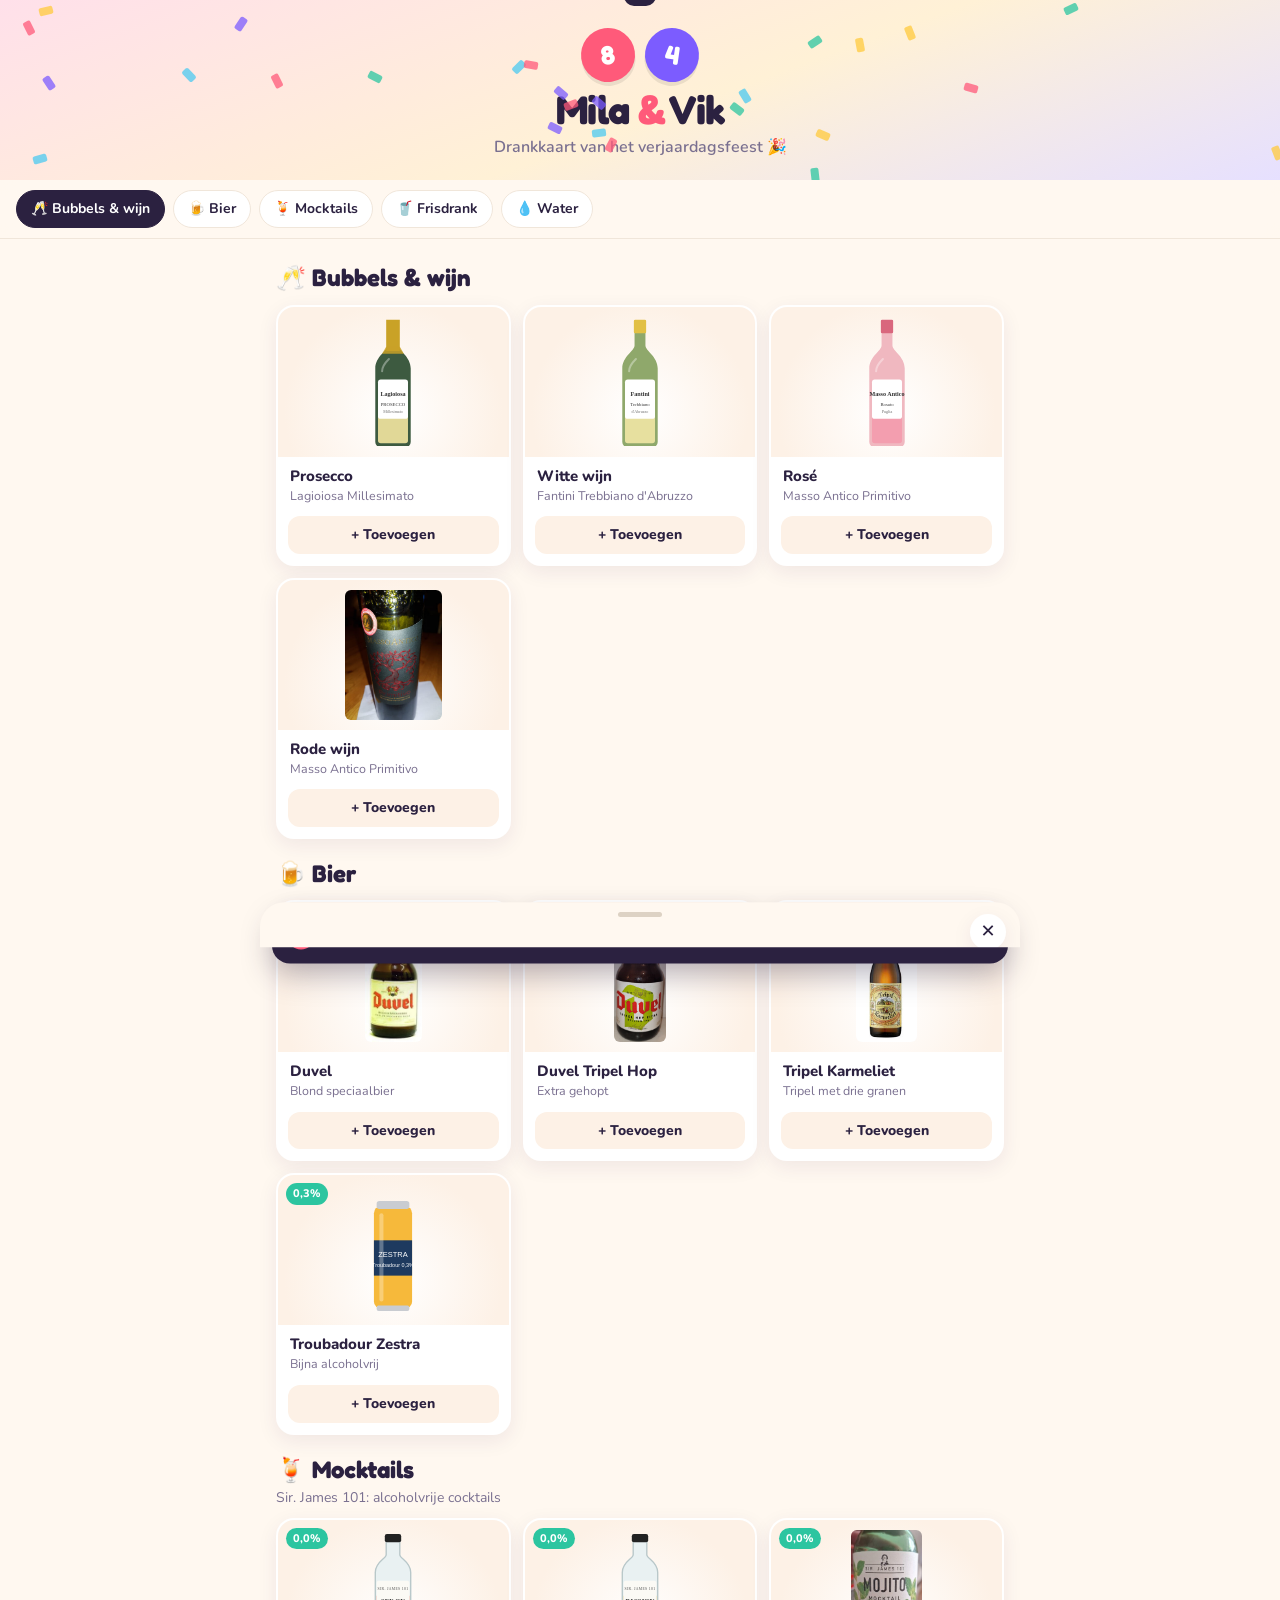
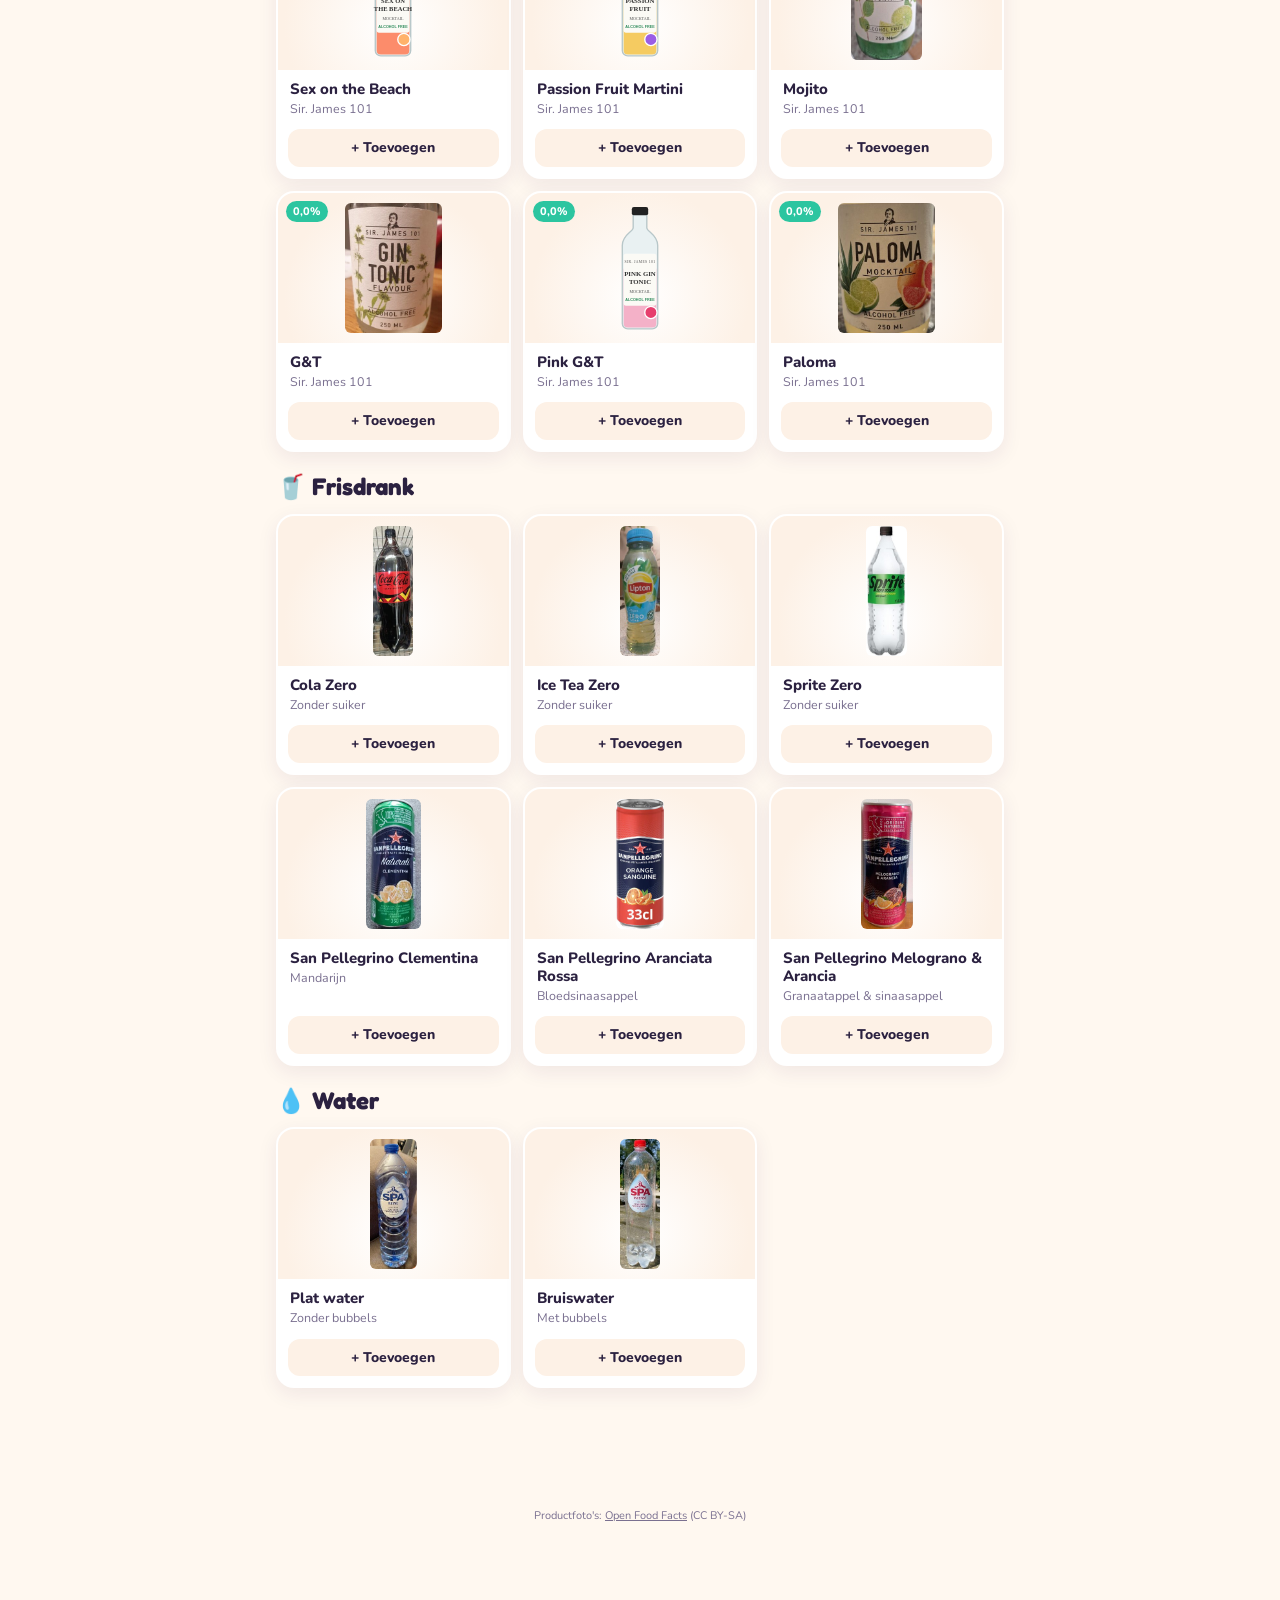
==== index.html @ fe7d8a66 "Drankkaart voor het verjaardagsfeest van Mila & Vik Statische mobiele drankkaart met categorieën, fo" ====
<!doctype html>
<html lang="nl">
<head>
  <meta charset="utf-8">
  <meta name="viewport" content="width=device-width, initial-scale=1, viewport-fit=cover">
  <meta name="theme-color" content="#ffe0ea">
  <title>Drankkaart Mila & Vik</title>
  <link rel="icon" href="data:image/svg+xml,<svg xmlns='http://www.w3.org/2000/svg' viewBox='0 0 100 100'><text y='.9em' font-size='90'>🎈</text></svg>">
  <link rel="preconnect" href="https://fonts.googleapis.com">
  <link rel="preconnect" href="https://fonts.gstatic.com" crossorigin>
  <link href="https://fonts.googleapis.com/css2?family=Fredoka:wght@600;700&family=Nunito:wght@600;800&display=swap" rel="stylesheet">
  <link rel="stylesheet" href="css/style.css">
</head>
<body>
  <header class="hero">
    <div class="confetti" id="confetti"></div>
    <button class="my-orders-btn" id="myOrdersBtn" hidden></button>
    <div class="ages"><span class="age mila">8</span><span class="age vik">4</span></div>
    <h1>Mila <span class="amp">&amp;</span> Vik</h1>
    <p>Drankkaart van het verjaardagsfeest 🎉</p>
  </header>

  <nav class="tabs" id="tabs" aria-label="Categorieën"></nav>
  <main id="menu"></main>
  <footer class="credits">
    Productfoto's: <a href="https://world.openfoodfacts.org" target="_blank" rel="noopener">Open Food Facts</a> (CC BY-SA)
  </footer>

  <button class="cart-bar" id="cartBar">
    <span><span class="count" id="cartCount">0</span>Mijn bestelling</span>
    <span class="go">Bekijken →</span>
  </button>

  <div class="overlay" id="overlay"></div>
  <section class="sheet" id="sheet" role="dialog" aria-modal="true">
    <div class="grab"></div>
    <button class="close" id="sheetClose" aria-label="Sluiten">✕</button>
    <div id="sheetBody"></div>
  </section>
  <div class="toast" id="toast"></div>

  <script src="js/config.js"></script>
  <script src="js/ntfy.js"></script>
  <script src="js/drinks.js"></script>
  <script src="js/app.js"></script>
</body>
</html>
---- css/style.css ----
:root {
  color-scheme: light;
  --bg: #fff8f0;
  --card: #ffffff;
  --ink: #2b2140;
  --muted: #7a7090;
  --line: #f0e6da;
  --primary: #ff5a7a;
  --primary-ink: #ffffff;
  --accent: #7c5cff;
  --sun: #ffc93c;
  --mint: #2cc5a0;
  --soft: #fdf1e6;
  --radius: 18px;
  --shadow: 0 6px 20px rgba(60, 30, 90, 0.08);
  --font-head: 'Fredoka', 'Baloo 2', ui-rounded, system-ui, sans-serif;
  --font-body: 'Nunito', system-ui, -apple-system, 'Segoe UI', sans-serif;
}

* { box-sizing: border-box; -webkit-tap-highlight-color: transparent; }
html { scroll-behavior: smooth; }
body {
  margin: 0;
  background: var(--bg);
  color: var(--ink);
  font-family: var(--font-body);
  font-size: 16px;
  line-height: 1.4;
  min-height: 100vh;
  overflow-x: hidden;
}
button { font: inherit; color: inherit; cursor: pointer; border: 0; background: none; }
input, textarea { font: inherit; color: inherit; }
img { display: block; max-width: 100%; }

/* ---------- Hero ---------- */
.hero {
  position: relative;
  padding: 28px 16px 22px;
  text-align: center;
  background: linear-gradient(160deg, #ffe0ea 0%, #fff1d6 55%, #e6e0ff 100%);
  overflow: hidden;
}
.hero h1 {
  font-family: var(--font-head);
  font-weight: 700;
  font-size: clamp(28px, 8vw, 40px);
  line-height: 1.05;
  margin: 6px 0 6px;
  letter-spacing: -0.5px;
}
.hero h1 .amp { color: var(--primary); }
.hero p { margin: 0; color: var(--muted); font-weight: 600; }
.ages { display: flex; justify-content: center; gap: 10px; margin-bottom: 4px; }
.age {
  display: grid; place-items: center;
  width: 54px; height: 54px; border-radius: 50%;
  font-family: var(--font-head); font-weight: 700; font-size: 26px; color: #fff;
  box-shadow: 0 4px 0 rgba(0,0,0,.08);
}
.age.mila { background: var(--primary); transform: rotate(-8deg); }
.age.vik { background: var(--accent); transform: rotate(8deg); }
.confetti { position: absolute; inset: 0; pointer-events: none; }
.confetti i {
  position: absolute; width: 8px; height: 14px; border-radius: 2px; opacity: .75;
}
.my-orders-btn {
  position: absolute; top: 12px; right: 12px;
  background: rgba(255,255,255,.8); border-radius: 999px; padding: 6px 12px;
  font-size: 13px; font-weight: 700; box-shadow: var(--shadow);
}
.my-orders-btn .dot { display: inline-block; width: 8px; height: 8px; border-radius: 50%; background: var(--sun); margin-right: 6px; }
.my-orders-btn .dot.ready { background: var(--mint); }

/* ---------- Category tabs ---------- */
.tabs {
  position: sticky; top: 0; z-index: 20;
  display: flex; gap: 8px; overflow-x: auto; scrollbar-width: none;
  padding: 10px 16px; background: rgba(255, 248, 240, .94);
  backdrop-filter: blur(8px); -webkit-backdrop-filter: blur(8px);
  border-bottom: 1px solid var(--line);
}
.tabs::-webkit-scrollbar { display: none; }
.tab {
  flex: 0 0 auto; padding: 8px 14px; border-radius: 999px;
  background: var(--card); border: 1.5px solid var(--line);
  font-weight: 700; font-size: 14px; white-space: nowrap;
  transition: background .15s, color .15s, border-color .15s;
}
.tab.active { background: var(--ink); color: #fff; border-color: var(--ink); }

/* ---------- Menu ---------- */
main { padding: 4px 16px 120px; max-width: 760px; margin: 0 auto; }
.cat { scroll-margin-top: 64px; padding-top: 18px; }
.cat h2 {
  font-family: var(--font-head); font-size: 24px; margin: 0 0 2px;
  display: flex; align-items: center; gap: 8px;
}
.cat .note { color: var(--muted); font-size: 14px; margin: 0 0 4px; }
.grid { display: grid; grid-template-columns: repeat(2, minmax(0, 1fr)); gap: 12px; margin-top: 10px; }
@media (min-width: 600px) { .grid { grid-template-columns: repeat(3, minmax(0, 1fr)); } }

.drink {
  position: relative;
  background: var(--card); border-radius: var(--radius); box-shadow: var(--shadow);
  display: flex; flex-direction: column; overflow: hidden;
  border: 2px solid transparent; transition: border-color .15s, transform .1s;
}
.drink.in-cart { border-color: var(--primary); }
.drink .photo {
  height: 150px; background: radial-gradient(circle at 50% 70%, #fff 0%, var(--soft) 70%);
  display: grid; place-items: center; padding: 10px;
}
.drink .photo img { max-height: 130px; width: auto; object-fit: contain; border-radius: 6px; }
.drink .badge {
  position: absolute; top: 8px; left: 8px; background: var(--ink); color: #fff;
  font-size: 11px; font-weight: 800; padding: 3px 7px; border-radius: 999px;
}
.drink .badge.free { background: var(--mint); }
.drink .info { padding: 10px 12px 4px; flex: 1; }
.drink h3 { margin: 0; font-size: 15px; line-height: 1.2; font-weight: 800; }
.drink .sub { margin: 2px 0 0; color: var(--muted); font-size: 12.5px; }
.drink .actions { padding: 8px 10px 10px; }
.add-btn {
  width: 100%; padding: 9px 0; border-radius: 12px;
  background: var(--soft); font-weight: 800; font-size: 14px; color: var(--ink);
}
.add-btn:active { transform: scale(.97); }
.stepper {
  display: flex; align-items: center; justify-content: space-between;
  background: var(--primary); color: #fff; border-radius: 12px; padding: 3px;
}
.stepper button {
  width: 34px; height: 32px; border-radius: 10px; background: rgba(255,255,255,.22);
  color: #fff; font-size: 20px; font-weight: 800; line-height: 1;
}
.stepper span { font-weight: 800; font-size: 16px; }

/* ---------- Cart bar ---------- */
.cart-bar {
  position: fixed; left: 12px; right: 12px; bottom: calc(12px + env(safe-area-inset-bottom));
  z-index: 30; max-width: 736px; margin: 0 auto;
  display: flex; align-items: center; justify-content: space-between; gap: 12px;
  background: var(--ink); color: #fff; border-radius: 18px; padding: 14px 16px;
  box-shadow: 0 10px 30px rgba(43, 33, 64, .35);
  transform: translateY(140%); transition: transform .25s ease;
  font-weight: 800; width: auto;
}
.cart-bar.show { transform: translateY(0); }
.cart-bar .count {
  display: inline-grid; place-items: center; min-width: 26px; height: 26px; padding: 0 6px;
  border-radius: 999px; background: var(--primary); margin-right: 8px; font-size: 14px;
}
.cart-bar .go { color: var(--sun); }

/* ---------- Sheet ---------- */
.overlay {
  position: fixed; inset: 0; z-index: 40; background: rgba(30, 20, 50, .45);
  opacity: 0; pointer-events: none; transition: opacity .2s;
}
.overlay.show { opacity: 1; pointer-events: auto; }
.sheet {
  position: fixed; left: 0; right: 0; bottom: 0; z-index: 50;
  max-width: 760px; margin: 0 auto; max-height: 90vh; overflow-y: auto;
  background: var(--bg); border-radius: 24px 24px 0 0;
  padding: 10px 16px calc(20px + env(safe-area-inset-bottom));
  transform: translateY(105%); transition: transform .28s ease;
}
.sheet.show { transform: translateY(0); }
.sheet .grab { width: 44px; height: 5px; border-radius: 3px; background: #ddd2c4; margin: 0 auto 10px; }
.sheet h2 { font-family: var(--font-head); font-size: 24px; margin: 4px 0 12px; }
.sheet .close { position: absolute; right: 14px; top: 12px; width: 36px; height: 36px; border-radius: 50%; background: var(--card); font-size: 18px; box-shadow: var(--shadow); }

.line {
  display: flex; align-items: center; gap: 12px; padding: 10px; margin-bottom: 8px;
  background: var(--card); border-radius: 14px;
}
.line img { width: 44px; height: 56px; object-fit: contain; flex: 0 0 auto; }
.line .name { flex: 1; font-weight: 800; font-size: 15px; line-height: 1.2; }
.line .name small { display: block; color: var(--muted); font-weight: 600; font-size: 12.5px; }
.line .stepper { width: 112px; flex: 0 0 auto; }

label.field { display: block; margin-top: 14px; font-weight: 800; font-size: 14px; }
label.field span { color: var(--muted); font-weight: 600; }
.field input, .field textarea {
  display: block; width: 100%; margin-top: 6px; padding: 12px 14px;
  border-radius: 12px; border: 1.5px solid var(--line); background: var(--card);
  font-size: 16px; outline: none;
}
.field input:focus, .field textarea:focus { border-color: var(--accent); }
.field textarea { resize: none; min-height: 64px; }

.primary-btn {
  display: block; width: 100%; margin-top: 18px; padding: 15px; border-radius: 16px;
  background: var(--primary); color: var(--primary-ink); font-weight: 800; font-size: 17px;
  box-shadow: 0 6px 0 #d93d5e;
}
.primary-btn:active { transform: translateY(3px); box-shadow: 0 3px 0 #d93d5e; }
.primary-btn[disabled] { opacity: .6; }
.error { color: #c62828; font-weight: 700; font-size: 14px; margin-top: 10px; }

/* ---------- Confirmation / my orders ---------- */
.done { text-align: center; padding: 12px 4px 4px; }
.done .big { font-size: 64px; line-height: 1; }
.done h2 { margin: 10px 0 4px; }
.done .code {
  display: inline-block; font-family: var(--font-head); font-size: 34px; font-weight: 700;
  background: var(--card); padding: 6px 18px; border-radius: 14px; margin: 8px 0; box-shadow: var(--shadow);
}
.status {
  display: inline-flex; align-items: center; gap: 8px; padding: 8px 14px; border-radius: 999px;
  font-weight: 800; font-size: 14px; background: #fff3cd; color: #8a6100;
}
.status.ready { background: #d6f5ea; color: #126b52; }
.mine { background: var(--card); border-radius: 14px; padding: 12px; margin-bottom: 10px; }
.mine header { display: flex; justify-content: space-between; align-items: center; gap: 8px; margin-bottom: 6px; }
.mine .code-sm { font-family: var(--font-head); font-weight: 700; font-size: 20px; }
.mine ul { margin: 0; padding-left: 18px; color: var(--muted); font-size: 14px; }
.empty { color: var(--muted); text-align: center; padding: 20px 0; }

footer.credits { text-align: center; color: var(--muted); font-size: 11px; padding: 0 16px 110px; }
footer.credits a { color: inherit; }

.toast {
  position: fixed; left: 50%; top: 16px; transform: translate(-50%, -150%); z-index: 60;
  background: var(--ink); color: #fff; padding: 10px 16px; border-radius: 12px; font-weight: 700;
  transition: transform .25s; max-width: calc(100% - 32px);
}
.toast.show { transform: translate(-50%, 0); }
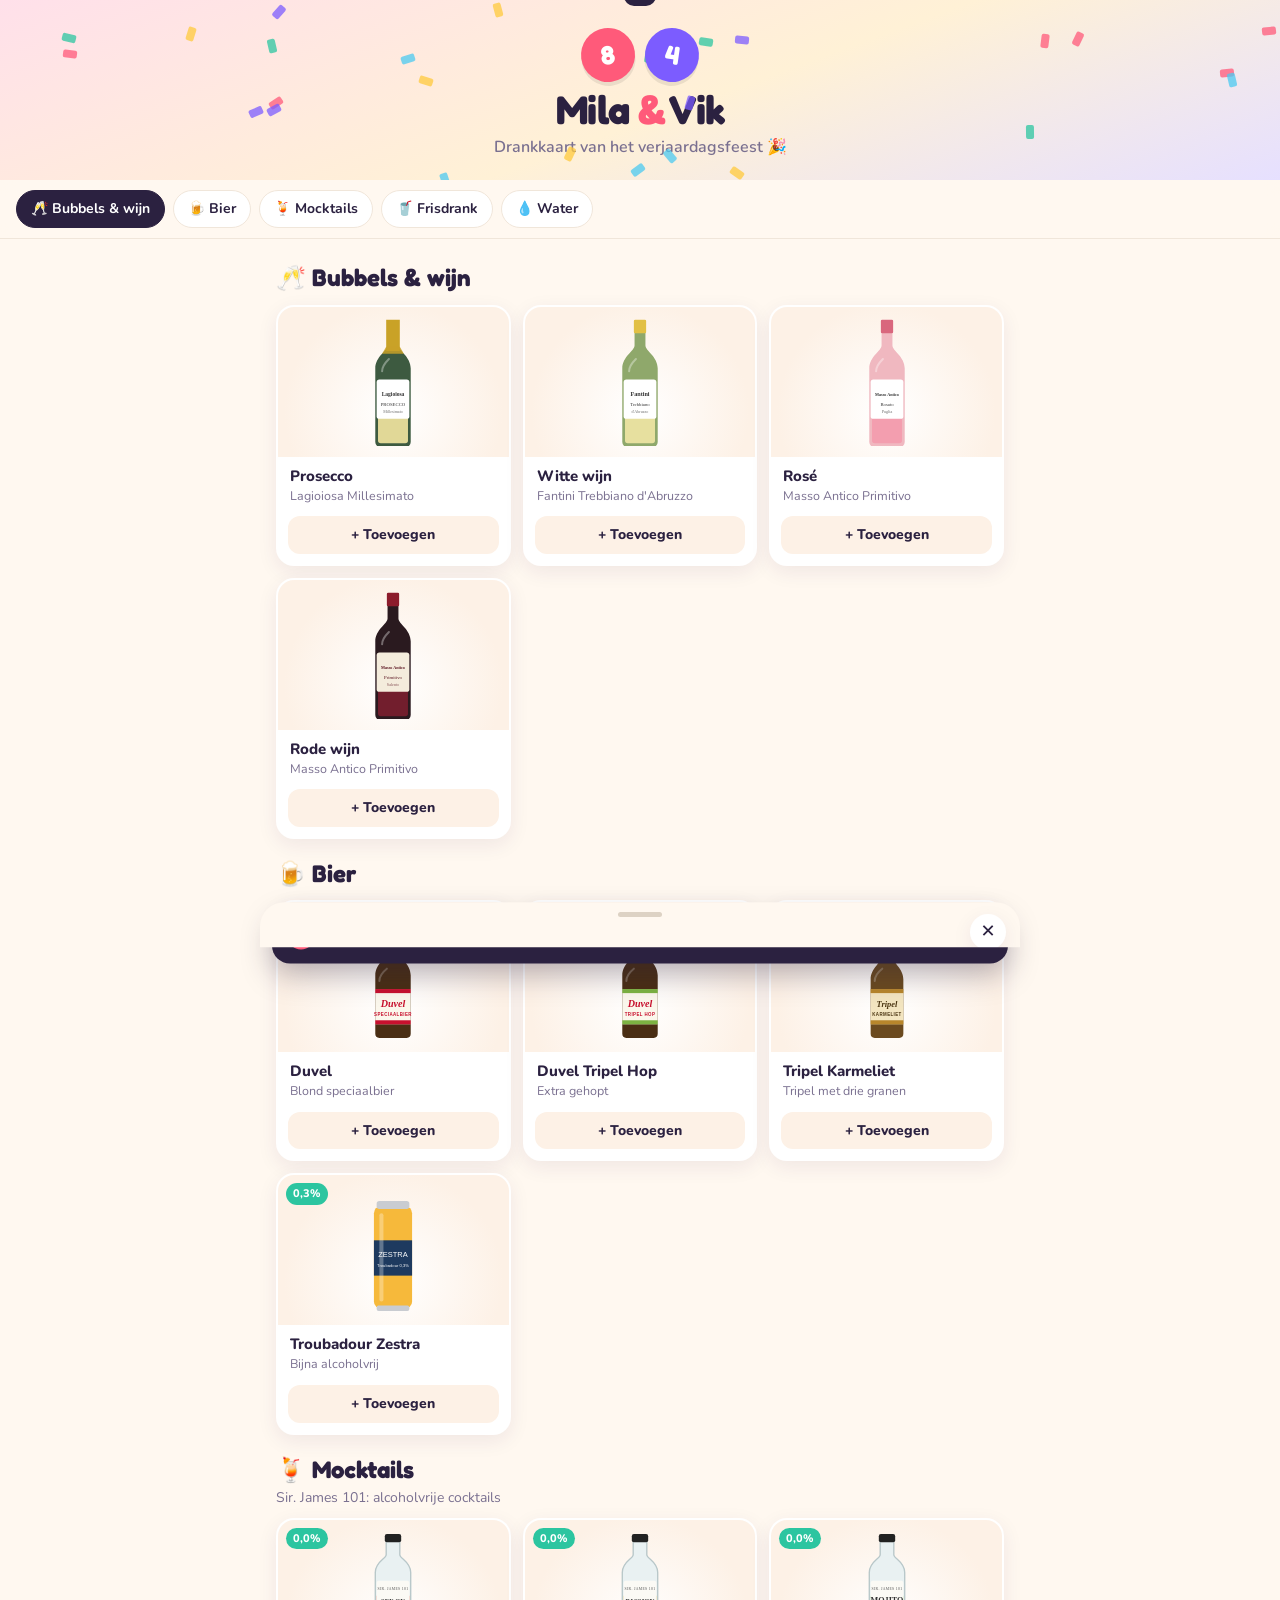
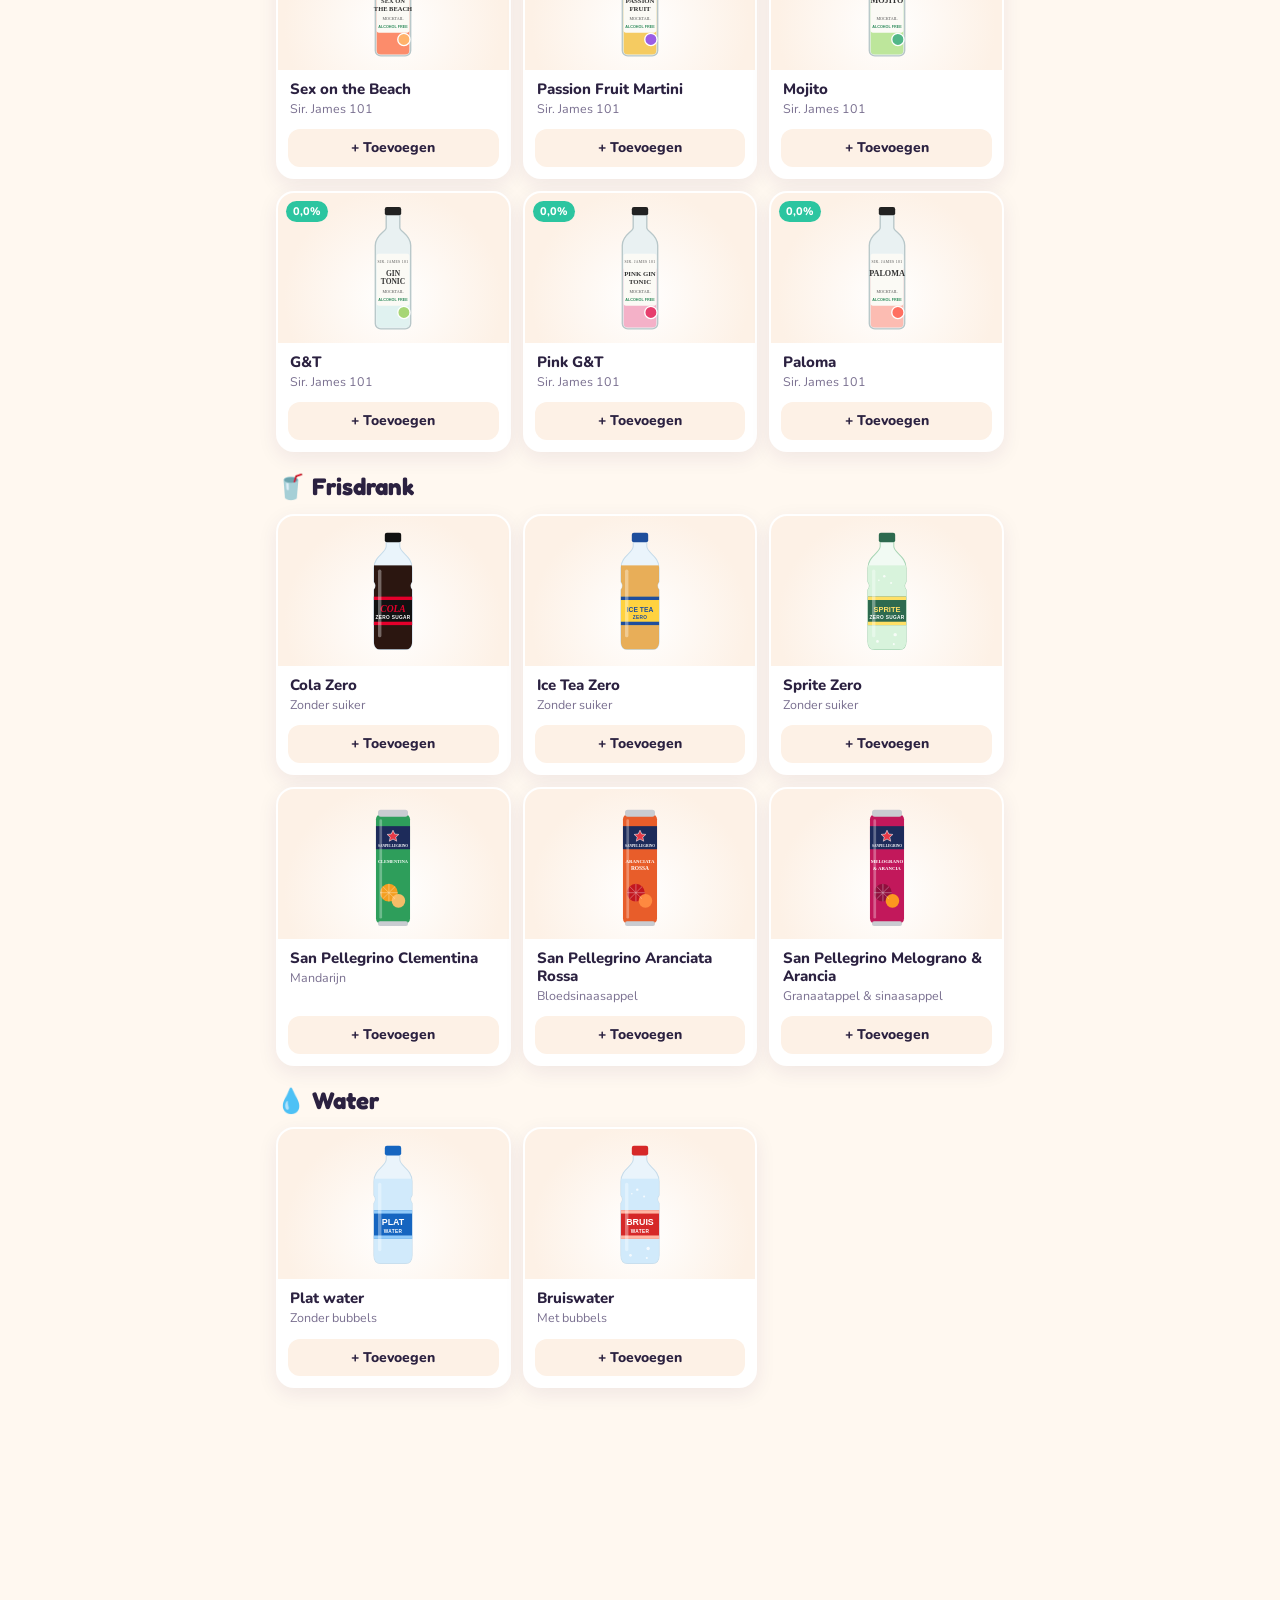
==== commit e06ec6c7: "Alle drankjes als getekende flesjes Foto's vervangen door SVG-tekeningen: nieuwe stijlen voor bierfl" ====
--- a/index.html
+++ b/index.html
@@ -22,9 +22,7 @@
 
   <nav class="tabs" id="tabs" aria-label="Categorieën"></nav>
   <main id="menu"></main>
-  <footer class="credits">
-    Productfoto's: <a href="https://world.openfoodfacts.org" target="_blank" rel="noopener">Open Food Facts</a> (CC BY-SA)
-  </footer>
+  <footer class="credits"></footer>
 
   <button class="cart-bar" id="cartBar">
     <span><span class="count" id="cartCount">0</span>Mijn bestelling</span>
--- a/css/style.css
+++ b/css/style.css
@@ -212,6 +212,7 @@
   font-weight: 800; font-size: 14px; background: #fff3cd; color: #8a6100;
 }
 .status.ready { background: #d6f5ea; color: #126b52; }
+.status.cancelled { background: #fde8ea; color: #c62828; }
 .mine { background: var(--card); border-radius: 14px; padding: 12px; margin-bottom: 10px; }
 .mine header { display: flex; justify-content: space-between; align-items: center; gap: 8px; margin-bottom: 6px; }
 .mine .code-sm { font-family: var(--font-head); font-weight: 700; font-size: 20px; }
